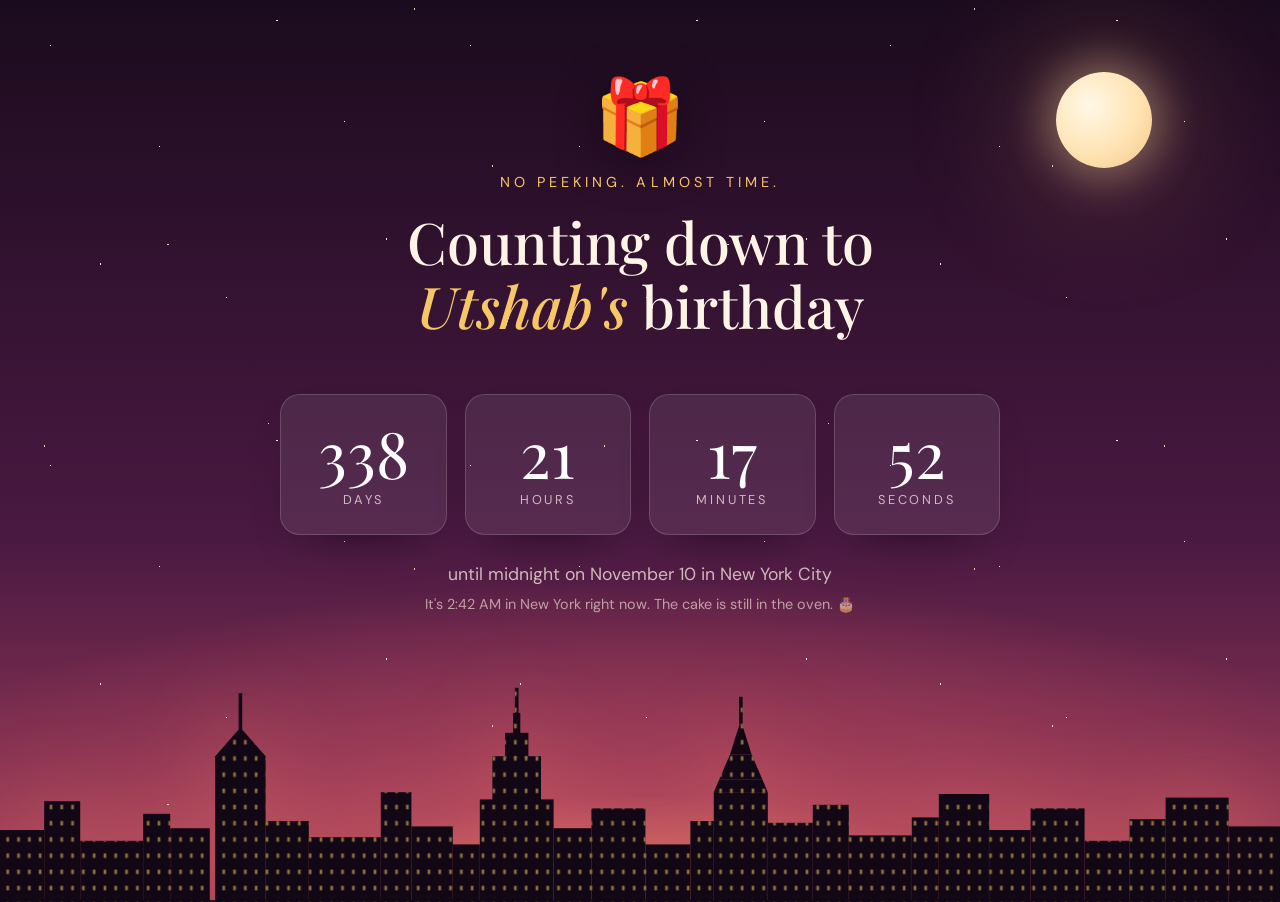
==== fun-websites/utshab-birthday/index.html @ 6afa568e "Move the birthday site into fun-websites/utshab-birthday Co-authored-by: samihakhan678 <samihakhan67" ====
<!doctype html>
<html lang="en">
<head>
  <meta charset="utf-8" />
  <meta name="viewport" content="width=device-width, initial-scale=1" />
  <title>Happy Birthday, Utshab!</title>
  <meta name="description" content="A little birthday surprise, counting down to midnight in New York." />
  <meta name="theme-color" content="#1b0b1e" />
  <link rel="preconnect" href="https://fonts.googleapis.com" />
  <link rel="preconnect" href="https://fonts.gstatic.com" crossorigin />
  <link
    href="https://fonts.googleapis.com/css2?family=Playfair+Display:ital,wght@0,500;0,700;1,500&family=DM+Sans:ital,wght@0,400;0,500;0,700;1,400&display=swap"
    rel="stylesheet"
  />
  <link rel="stylesheet" href="styles.css" />
</head>
<body>
  <div class="sky" aria-hidden="true">
    <div class="stars stars-a"></div>
    <div class="stars stars-b"></div>
    <div class="moon"></div>
  </div>

  <canvas id="confetti" aria-hidden="true"></canvas>
  <div id="balloons" aria-hidden="true"></div>

  <main id="app">
    <section class="hero" id="hero">
      <!-- ============ COUNTDOWN VIEW ============ -->
      <div id="countdown-view" class="view" hidden>
        <div class="mascot wiggle" aria-hidden="true">🎁</div>
        <p class="eyebrow">No peeking. Almost time.</p>
        <h1 class="title">
          Counting down to <span class="accent" id="countdown-name">your</span> birthday
        </h1>
        <div class="timer" role="timer" aria-label="Time until midnight on November 10 in New York">
          <div class="unit"><span class="num" id="days">00</span><span class="label">days</span></div>
          <div class="unit"><span class="num" id="hours">00</span><span class="label">hours</span></div>
          <div class="unit"><span class="num" id="minutes">00</span><span class="label">minutes</span></div>
          <div class="unit"><span class="num" id="seconds">00</span><span class="label">seconds</span></div>
        </div>
        <p class="sub">until midnight on <span id="countdown-date">November 10</span> in New York City</p>
        <p class="ny-clock">It's <span id="ny-time">—</span> in New York right now. The cake is still in the oven. 🎂</p>
      </div>

      <!-- ============ CELEBRATION VIEW ============ -->
      <div id="celebration-view" class="view" hidden>
        <div class="party-crew" aria-hidden="true">
          <span>🎈</span><span>🎂</span><span>🥳</span><span>🗽</span><span>🍕</span>
        </div>
        <p class="eyebrow" id="celebration-eyebrow">November 10 &middot; New York City</p>
        <h1 class="title big" id="headline">Happy Birthday, love!</h1>
        <div class="message" id="message"></div>
        <div class="photos" id="photos" hidden></div>
        <p class="signoff" id="signoff"></p>
        <a class="scroll-cue" href="#cake-section">there's cake below <span aria-hidden="true">↓</span></a>
      </div>

      <div class="skyline" aria-hidden="true">
        <svg viewBox="0 0 1440 240" preserveAspectRatio="xMidYMax slice" xmlns="http://www.w3.org/2000/svg">
          <defs>
            <pattern id="win" width="12" height="18" patternUnits="userSpaceOnUse">
              <rect x="4" y="6" width="3" height="5" fill="#f6c667" />
            </pattern>
            <g id="city">
              <rect x="0" y="160" width="58" height="80" />
              <rect x="58" y="128" width="40" height="112" />
              <rect x="98" y="172" width="70" height="68" />
              <rect x="168" y="142" width="30" height="98" />
              <rect x="198" y="158" width="44" height="82" />
              <!-- One World Trade Center -->
              <polygon points="248,240 248,78 276,46 304,78 304,240" />
              <rect x="274" y="8" width="4" height="40" />
              <rect x="304" y="150" width="48" height="90" />
              <rect x="352" y="168" width="80" height="72" />
              <rect x="432" y="118" width="34" height="122" />
              <rect x="466" y="156" width="46" height="84" />
              <rect x="512" y="176" width="30" height="64" />
              <!-- Empire State Building -->
              <rect x="542" y="126" width="82" height="114" />
              <rect x="556" y="78" width="54" height="50" />
              <rect x="570" y="52" width="26" height="28" />
              <rect x="579" y="30" width="8" height="24" />
              <rect x="581" y="2" width="4" height="30" />
              <rect x="624" y="158" width="42" height="82" />
              <rect x="666" y="136" width="60" height="104" />
              <rect x="726" y="176" width="50" height="64" />
              <rect x="776" y="150" width="26" height="90" />
              <!-- Chrysler Building -->
              <rect x="802" y="118" width="60" height="122" />
              <polygon points="802,118 808,104 856,104 862,118" />
              <polygon points="808,104 814,90 850,90 856,104" />
              <polygon points="814,90 820,76 844,76 850,90" />
              <polygon points="820,76 832,38 844,76" />
              <rect x="830" y="12" width="4" height="30" />
              <rect x="862" y="152" width="50" height="88" />
              <rect x="912" y="132" width="40" height="108" />
              <rect x="952" y="166" width="70" height="74" />
              <rect x="1022" y="146" width="30" height="94" />
              <rect x="1052" y="120" width="56" height="120" />
              <rect x="1108" y="160" width="46" height="80" />
              <rect x="1154" y="136" width="60" height="104" />
              <rect x="1214" y="172" width="50" height="68" />
              <rect x="1264" y="148" width="40" height="92" />
              <rect x="1304" y="124" width="70" height="116" />
              <rect x="1374" y="156" width="66" height="84" />
            </g>
          </defs>
          <use href="#city" fill="#120714" />
          <use href="#city" fill="url(#win)" opacity="0.55" />
        </svg>
      </div>
    </section>

    <!-- ============ CELEBRATION EXTRAS (only shown on the birthday) ============ -->
    <div id="extras" hidden>
      <section class="block" id="cake-section">
        <p class="eyebrow">Step one</p>
        <h2 class="title h2">Make a wish</h2>
        <p class="lede">Tap the candles to blow them out. Yes, through the screen. I believe in you.</p>

        <div class="cake-stage">
          <button class="cake" id="cake" type="button" aria-label="Blow out the candles">
            <div class="candles" id="candles"></div>
            <div class="tier tier-top"><div class="drip"></div></div>
            <div class="tier tier-mid"><div class="drip"></div></div>
            <div class="tier tier-bottom"><div class="drip"></div></div>
            <div class="plate"></div>
          </button>
        </div>

        <p class="cake-caption" id="cake-caption" aria-live="polite">The candles are lit. Go on.</p>
        <button class="btn ghost" id="relight" type="button" hidden>Relight the candles</button>
      </section>

      <section class="block" id="reasons-section">
        <p class="eyebrow">Step two</p>
        <h2 class="title h2">A few reasons I love you</h2>
        <p class="lede">Tap a card. Some are sweet. Some are facts.</p>
        <div class="reasons" id="reasons"></div>
      </section>

      <section class="block" id="fun-section">
        <p class="eyebrow">Step three</p>
        <h2 class="title h2">Birthday services</h2>

        <div class="fun-grid">
          <div class="fun-card">
            <div class="fun-emoji" aria-hidden="true">🤗</div>
            <h3>Hug dispenser</h3>
            <p>Unlimited supply. No refunds, you can't give them back.</p>
            <button class="btn primary" id="hug-btn" type="button">Press for a hug</button>
            <p class="fun-note" id="hug-count"></p>
          </div>

          <div class="fun-card" id="quiz-card">
            <div class="fun-emoji" aria-hidden="true">🧐</div>
            <h3>Quick quiz</h3>
            <p id="quiz-question">Am I the best girlfriend in New York City?</p>
            <div class="quiz-buttons" id="quiz-buttons">
              <button class="btn primary" id="yes-btn" type="button">Yes</button>
              <button class="btn ghost dodger" id="no-btn" type="button">No</button>
            </div>
            <p class="fun-note" id="quiz-note"></p>
          </div>
        </div>
      </section>

      <footer class="footer">
        <p>Made with love, hot chocolate, and an unreasonable amount of confetti. 🗽</p>
      </footer>
    </div>
  </main>

  <!-- Sealed letter shown before the celebration -->
  <div class="letter-overlay" id="letter-overlay" hidden>
    <button class="envelope" id="envelope" type="button" aria-label="Open the letter">
      <div class="envelope-back"></div>
      <div class="letter" id="letter">
        <p class="letter-to" id="letter-to">Dear you,</p>
        <div class="letter-body" id="letter-body"></div>
        <p class="letter-from" id="letter-from"></p>
      </div>
      <div class="envelope-front"></div>
      <div class="envelope-flap"></div>
      <div class="seal" aria-hidden="true">♥</div>
    </button>
    <p class="letter-hint" id="letter-hint">You've got mail. Tap to open.</p>
  </div>

  <div class="hug-overlay" id="hug-overlay" aria-hidden="true">
    <div class="hug-emoji">🤗</div>
    <p class="hug-text" id="hug-text">Hug delivered.</p>
  </div>

  <script src="script.js"></script>
</body>
</html>
---- fun-websites/utshab-birthday/styles.css ----
:root {
  --bg-top: #1b0b1e;
  --bg-mid: #4a1942;
  --bg-horizon: #a7405a;
  --glow: #ff8c6b;
  --rose: #ff7a8a;
  --peach: #ffb38a;
  --gold: #f6c667;
  --cream: #fff4e6;
  --ink: #2a1230;
  --muted: rgba(255, 244, 230, 0.72);
  --card: rgba(255, 255, 255, 0.08);
  --card-border: rgba(255, 255, 255, 0.16);
  --font-display: "Playfair Display", Georgia, "Times New Roman", serif;
  --font-body: "DM Sans", system-ui, -apple-system, "Segoe UI", sans-serif;
  --ease: cubic-bezier(0.2, 0.7, 0.2, 1);
}

* {
  box-sizing: border-box;
}

html {
  scroll-behavior: smooth;
}

html,
body {
  margin: 0;
  min-height: 100%;
}

body {
  font-family: var(--font-body);
  color: var(--cream);
  background: var(--bg-top);
  overflow-x: hidden;
  -webkit-font-smoothing: antialiased;
  text-rendering: optimizeLegibility;
}

button {
  font: inherit;
  color: inherit;
}

/* ---------- sky ---------- */

.sky {
  position: fixed;
  inset: 0;
  z-index: 0;
  background:
    radial-gradient(120% 70% at 50% 108%, var(--glow) 0%, var(--bg-horizon) 28%, transparent 62%),
    linear-gradient(180deg, var(--bg-top) 0%, var(--bg-mid) 60%, var(--bg-horizon) 100%);
  overflow: hidden;
}

.stars {
  position: absolute;
  inset: -50% 0 0 0;
  background-repeat: repeat;
  opacity: 0.9;
  animation: twinkle 6s ease-in-out infinite alternate;
}

.stars-a {
  background-image:
    radial-gradient(1.2px 1.2px at 12% 18%, #fff 60%, transparent 61%),
    radial-gradient(1px 1px at 38% 42%, #fff 60%, transparent 61%),
    radial-gradient(1.5px 1.5px at 66% 12%, #fff 60%, transparent 61%),
    radial-gradient(1px 1px at 82% 36%, #fff 60%, transparent 61%),
    radial-gradient(1.2px 1.2px at 24% 70%, #fff 60%, transparent 61%),
    radial-gradient(1px 1px at 54% 78%, #fff 60%, transparent 61%),
    radial-gradient(1.4px 1.4px at 92% 64%, #fff 60%, transparent 61%);
  background-size: 420px 420px;
}

.stars-b {
  background-image:
    radial-gradient(1px 1px at 8% 60%, #ffe9c4 60%, transparent 61%),
    radial-gradient(1.3px 1.3px at 30% 24%, #ffe9c4 60%, transparent 61%),
    radial-gradient(1px 1px at 48% 56%, #ffe9c4 60%, transparent 61%),
    radial-gradient(1.2px 1.2px at 74% 82%, #ffe9c4 60%, transparent 61%),
    radial-gradient(1px 1px at 88% 10%, #ffe9c4 60%, transparent 61%);
  background-size: 560px 560px;
  animation-delay: -3s;
  animation-duration: 8s;
}

@keyframes twinkle {
  from { opacity: 0.45; }
  to { opacity: 1; }
}

.moon {
  position: absolute;
  top: clamp(40px, 8vh, 90px);
  right: clamp(24px, 10vw, 160px);
  width: clamp(56px, 8vw, 96px);
  aspect-ratio: 1;
  border-radius: 50%;
  background: radial-gradient(circle at 35% 35%, #fff8e7 0%, #ffe3b3 55%, #f3c784 100%);
  box-shadow:
    0 0 40px 12px rgba(255, 220, 160, 0.35),
    0 0 120px 40px rgba(255, 170, 120, 0.18);
}

/* ---------- layers ---------- */

#confetti {
  position: fixed;
  inset: 0;
  z-index: 6;
  width: 100%;
  height: 100%;
  pointer-events: none;
}

#balloons {
  position: fixed;
  inset: 0;
  z-index: 1;
  pointer-events: none;
  overflow: hidden;
}

.balloon {
  position: absolute;
  bottom: -160px;
  width: var(--size, 54px);
  height: calc(var(--size, 54px) * 1.2);
  border-radius: 50% 50% 50% 50% / 45% 45% 55% 55%;
  background:
    radial-gradient(circle at 32% 28%, rgba(255, 255, 255, 0.55) 0%, rgba(255, 255, 255, 0) 38%),
    var(--color, var(--rose));
  box-shadow: inset -6px -8px 16px rgba(0, 0, 0, 0.18);
  opacity: 0.9;
  animation: float var(--duration, 18s) linear infinite;
  animation-delay: var(--delay, 0s);
  will-change: transform;
}

.balloon::before {
  content: "";
  position: absolute;
  left: 50%;
  bottom: -7px;
  width: 10px;
  height: 10px;
  transform: translateX(-50%) rotate(45deg);
  background: var(--color, var(--rose));
  filter: brightness(0.9);
}

.balloon::after {
  content: "";
  position: absolute;
  left: 50%;
  top: 100%;
  width: 1.5px;
  height: 90px;
  background: rgba(255, 255, 255, 0.45);
  transform-origin: top center;
  animation: string 3s ease-in-out infinite alternate;
}

@keyframes float {
  0% { transform: translate3d(0, 0, 0) rotate(-3deg); }
  25% { transform: translate3d(var(--drift, 30px), -30vh, 0) rotate(3deg); }
  50% { transform: translate3d(calc(var(--drift, 30px) * -0.6), -60vh, 0) rotate(-2deg); }
  75% { transform: translate3d(var(--drift, 30px), -90vh, 0) rotate(3deg); }
  100% { transform: translate3d(0, -130vh, 0) rotate(-3deg); }
}

@keyframes string {
  from { transform: translateX(-50%) rotate(-6deg); }
  to { transform: translateX(-50%) rotate(6deg); }
}

/* ---------- hero ---------- */

#app {
  position: relative;
  z-index: 3;
}

.hero {
  position: relative;
  min-height: 100svh;
  display: grid;
  grid-template-columns: minmax(0, 1fr);
  place-items: center;
  padding: clamp(24px, 6vw, 64px) clamp(16px, 5vw, 48px) clamp(200px, 30vh, 300px);
}

.view {
  width: min(880px, 100%);
  min-width: 0;
  text-align: center;
  animation: rise 1.1s var(--ease) both;
}

.view[hidden] {
  display: none;
}

@keyframes rise {
  from {
    opacity: 0;
    transform: translateY(26px);
  }
  to {
    opacity: 1;
    transform: translateY(0);
  }
}

.eyebrow {
  margin: 0 0 18px;
  font-size: clamp(0.78rem, 1.4vw, 0.9rem);
  letter-spacing: 0.28em;
  text-transform: uppercase;
  color: var(--gold);
  animation: rise 1s 0.1s both;
}

.title {
  margin: 0;
  font-family: var(--font-display);
  font-weight: 500;
  font-size: clamp(2rem, 5.6vw, 3.6rem);
  line-height: 1.12;
  text-wrap: balance;
  animation: rise 1s 0.2s both;
}

.title.h2 {
  font-size: clamp(1.8rem, 4.6vw, 2.8rem);
}

.title.big {
  font-weight: 700;
  font-size: clamp(2.8rem, 9vw, 6.4rem);
  line-height: 1.02;
  background: linear-gradient(100deg, #fff4e6 0%, var(--gold) 35%, var(--peach) 65%, var(--rose) 100%);
  background-size: 200% 100%;
  -webkit-background-clip: text;
  background-clip: text;
  color: transparent;
  filter: drop-shadow(0 6px 30px rgba(255, 122, 138, 0.28));
  animation: rise 1.1s 0.2s both, shimmer 7s linear 1.3s infinite;
}

@keyframes shimmer {
  from { background-position: 0% 50%; }
  to { background-position: 200% 50%; }
}

.accent {
  font-style: italic;
  color: var(--gold);
}

.mascot {
  font-size: clamp(3rem, 8vw, 4.6rem);
  line-height: 1;
  margin-bottom: 18px;
  display: inline-block;
  filter: drop-shadow(0 10px 24px rgba(0, 0, 0, 0.35));
}

.wiggle {
  animation: wiggle 2.6s ease-in-out infinite;
  transform-origin: 50% 90%;
}

@keyframes wiggle {
  0%, 100% { transform: rotate(0deg); }
  10% { transform: rotate(-8deg); }
  20% { transform: rotate(8deg); }
  30% { transform: rotate(-5deg); }
  40% { transform: rotate(5deg); }
  50% { transform: rotate(0deg); }
}

.party-crew {
  display: flex;
  justify-content: center;
  gap: clamp(8px, 2vw, 18px);
  margin-bottom: 18px;
  font-size: clamp(1.8rem, 5vw, 2.8rem);
  line-height: 1;
  animation: rise 1s 0.05s both;
}

.party-crew span {
  display: inline-block;
  animation: bob 2.4s ease-in-out infinite;
  filter: drop-shadow(0 8px 18px rgba(0, 0, 0, 0.35));
}

.party-crew span:nth-child(2) { animation-delay: 0.2s; }
.party-crew span:nth-child(3) { animation-delay: 0.4s; }
.party-crew span:nth-child(4) { animation-delay: 0.6s; }
.party-crew span:nth-child(5) { animation-delay: 0.8s; }

@keyframes bob {
  0%, 100% { transform: translateY(0) rotate(-4deg); }
  50% { transform: translateY(-10px) rotate(4deg); }
}

/* countdown */

.timer {
  display: grid;
  grid-template-columns: repeat(4, minmax(0, 1fr));
  gap: clamp(8px, 2vw, 18px);
  margin: clamp(32px, 6vw, 56px) auto 0;
  max-width: 720px;
  animation: rise 1s 0.35s both;
}

.unit {
  padding: clamp(14px, 3vw, 26px) clamp(6px, 2vw, 14px);
  border-radius: 20px;
  background: var(--card);
  border: 1px solid var(--card-border);
  backdrop-filter: blur(14px);
  -webkit-backdrop-filter: blur(14px);
  box-shadow: 0 20px 50px -30px rgba(0, 0, 0, 0.7);
  display: flex;
  flex-direction: column;
  gap: 6px;
}

.num {
  font-family: var(--font-display);
  font-size: clamp(2rem, 7vw, 4rem);
  font-variant-numeric: tabular-nums;
  line-height: 1;
  color: #fff;
}

.label {
  font-size: clamp(0.66rem, 1.4vw, 0.8rem);
  letter-spacing: 0.22em;
  text-transform: uppercase;
  color: var(--muted);
}

.sub {
  margin: 28px 0 0;
  font-size: clamp(0.95rem, 1.8vw, 1.1rem);
  color: var(--muted);
  animation: rise 1s 0.45s both;
}

.ny-clock {
  margin: 10px 0 0;
  font-size: 0.9rem;
  color: rgba(255, 244, 230, 0.6);
  font-variant-numeric: tabular-nums;
  animation: rise 1s 0.55s both;
}

/* celebration hero */

.message {
  margin: clamp(22px, 4vw, 36px) auto 0;
  max-width: 640px;
  font-family: var(--font-display);
  font-style: italic;
  font-size: clamp(1.5rem, 3.4vw, 2.2rem);
  line-height: 1.45;
  color: var(--cream);
  animation: rise 1s 0.45s both;
}

.message p {
  margin: 0 0 0.8em;
}

.message p:last-child {
  margin-bottom: 0;
}

.signoff {
  margin: clamp(18px, 3vw, 28px) 0 0;
  font-size: clamp(0.95rem, 1.8vw, 1.1rem);
  letter-spacing: 0.08em;
  color: var(--gold);
  animation: rise 1s 0.65s both;
}

.signoff:empty {
  display: none;
}

.photos {
  position: relative;
  width: min(420px, 100%);
  margin: clamp(26px, 4vw, 40px) auto 0;
  animation: rise 1s 0.55s both;
}

.photos[hidden] {
  display: none;
}

.carousel-track {
  display: flex;
  overflow-x: auto;
  scroll-snap-type: x mandatory;
  scrollbar-width: none;
  -webkit-overflow-scrolling: touch;
  overscroll-behavior-x: contain;
  padding: 14px 0 22px;
}

.carousel-track::-webkit-scrollbar {
  display: none;
}

.slide {
  flex: 0 0 100%;
  min-width: 0;
  display: flex;
  justify-content: center;
  scroll-snap-align: center;
  scroll-snap-stop: always;
}

.polaroid {
  margin: 0;
  width: clamp(220px, 60vw, 300px);
  padding: 10px 10px 36px;
  background: #fffaf3;
  border-radius: 6px;
  box-shadow: 0 24px 50px -22px rgba(0, 0, 0, 0.75);
  transform: rotate(var(--tilt, -2deg));
  transition: transform 0.4s var(--ease);
  user-select: none;
  -webkit-user-select: none;
}

.polaroid:hover {
  transform: rotate(0deg) scale(1.02);
}

.polaroid img {
  display: block;
  width: 100%;
  aspect-ratio: 4 / 5;
  object-fit: cover;
  object-position: 50% 40%;
  border-radius: 2px;
  background: #e9dccd;
  pointer-events: none;
}

.polaroid figcaption {
  margin-top: 12px;
  margin-bottom: -20px;
  font-family: var(--font-display);
  font-style: italic;
  font-size: clamp(1rem, 1.8vw, 1.15rem);
  color: var(--ink);
  text-align: center;
}

.carousel-arrow {
  position: absolute;
  top: 50%;
  transform: translateY(-60%);
  width: 42px;
  height: 42px;
  border-radius: 50%;
  border: 1px solid var(--card-border);
  background: var(--card);
  backdrop-filter: blur(10px);
  -webkit-backdrop-filter: blur(10px);
  color: var(--cream);
  font-size: 1.8rem;
  line-height: 1;
  cursor: pointer;
  display: grid;
  place-items: center;
  padding: 0 0 4px;
  transition: background 0.25s;
}

.carousel-arrow:hover {
  background: rgba(255, 255, 255, 0.18);
}

.carousel-arrow.prev {
  left: -8px;
}

.carousel-arrow.next {
  right: -8px;
}

.carousel-dots {
  display: flex;
  justify-content: center;
  gap: 8px;
  margin-top: -6px;
}

.dot {
  width: 8px;
  height: 8px;
  padding: 0;
  border: 0;
  border-radius: 50%;
  background: rgba(255, 244, 230, 0.35);
  cursor: pointer;
  transition: transform 0.3s var(--ease), background 0.3s;
}

.dot.active {
  background: var(--gold);
  transform: scale(1.35);
}

@media (hover: none) and (pointer: coarse) {
  .carousel-arrow {
    display: none;
  }
}

.scroll-cue {
  display: inline-block;
  margin-top: clamp(30px, 5vw, 48px);
  padding: 10px 18px;
  border-radius: 999px;
  border: 1px solid var(--card-border);
  background: var(--card);
  color: var(--muted);
  text-decoration: none;
  font-size: 0.9rem;
  letter-spacing: 0.04em;
  animation: rise 1s 0.8s both;
  transition: background 0.3s, color 0.3s;
}

.scroll-cue:hover {
  background: rgba(255, 255, 255, 0.14);
  color: var(--cream);
}

.scroll-cue span {
  display: inline-block;
  animation: nudge 1.6s ease-in-out infinite;
}

@keyframes nudge {
  0%, 100% { transform: translateY(0); }
  50% { transform: translateY(4px); }
}

/* ---------- skyline ---------- */

.skyline {
  position: absolute;
  left: 0;
  right: 0;
  bottom: -2px;
  height: clamp(140px, 24vh, 240px);
  pointer-events: none;
}

.skyline svg {
  width: 100%;
  height: 100%;
  display: block;
  filter: drop-shadow(0 -10px 40px rgba(255, 140, 107, 0.25));
}

/* ---------- extras ---------- */

#extras {
  position: relative;
  background: linear-gradient(180deg, #120714 0%, #1b0b1e 30%, #2a1230 100%);
}

#extras[hidden] {
  display: none;
}

.block {
  width: min(960px, 100%);
  margin: 0 auto;
  padding: clamp(64px, 10vw, 120px) clamp(16px, 5vw, 48px);
  text-align: center;
}

.block + .block {
  border-top: 1px solid rgba(255, 255, 255, 0.06);
}

.lede {
  margin: 16px auto 0;
  max-width: 540px;
  color: var(--muted);
  font-size: clamp(1rem, 1.9vw, 1.15rem);
  line-height: 1.55;
}

.btn {
  display: inline-flex;
  align-items: center;
  justify-content: center;
  gap: 8px;
  padding: 14px 26px;
  border-radius: 999px;
  border: 1px solid transparent;
  font-weight: 500;
  letter-spacing: 0.02em;
  cursor: pointer;
  transition: transform 0.25s var(--ease), box-shadow 0.25s, background 0.25s;
}

.btn:active {
  transform: scale(0.97);
}

.btn.primary {
  background: linear-gradient(120deg, var(--rose), var(--peach));
  color: var(--ink);
  box-shadow: 0 14px 34px -14px rgba(255, 122, 138, 0.8);
}

.btn.primary:hover {
  transform: translateY(-2px);
  box-shadow: 0 20px 40px -14px rgba(255, 122, 138, 0.9);
}

.btn.ghost {
  background: var(--card);
  border-color: var(--card-border);
  color: var(--cream);
}

.btn.ghost:hover {
  background: rgba(255, 255, 255, 0.14);
}

.btn.grow {
  transform: scale(1.12);
}

/* cake */

.cake-stage {
  display: flex;
  justify-content: center;
  margin-top: clamp(40px, 6vw, 64px);
}

.cake {
  position: relative;
  width: min(320px, 82vw);
  aspect-ratio: 320 / 300;
  padding: 0;
  border: 0;
  background: none;
  cursor: pointer;
  -webkit-tap-highlight-color: transparent;
  transition: transform 0.4s var(--ease);
}

.cake:hover {
  transform: translateY(-4px);
}

.cake:focus-visible {
  outline: 2px solid var(--gold);
  outline-offset: 12px;
  border-radius: 24px;
}

.tier {
  position: absolute;
  left: 50%;
  transform: translateX(-50%);
  border-radius: 14px 14px 10px 10px;
  box-shadow: inset 0 -14px 0 rgba(0, 0, 0, 0.12);
}

.tier::before {
  content: "";
  position: absolute;
  inset: 0 0 auto 0;
  height: 46%;
  border-radius: 14px 14px 0 0;
  background: inherit;
  filter: brightness(1.08);
}

.tier-bottom {
  bottom: 9%;
  width: 92%;
  height: 26%;
  background: #f4a3b5;
}

.tier-mid {
  bottom: 33%;
  width: 72%;
  height: 24%;
  background: #ffd1a8;
}

.tier-top {
  bottom: 55%;
  width: 52%;
  height: 20%;
  background: #f2b7d3;
}

.drip {
  position: absolute;
  left: 0;
  right: 0;
  top: -5px;
  height: 36%;
  background: #fff6ec;
  border-radius: 14px 14px 0 0;
}

.drip::after {
  content: "";
  position: absolute;
  left: 4px;
  right: 4px;
  top: 100%;
  height: 16px;
  background: radial-gradient(circle at 50% 0, #fff6ec 0 9px, transparent 10px) 0 0 / 26px 16px repeat-x;
}

.tier-mid .drip::after {
  background-size: 22px 16px;
}

.tier-top .drip::after {
  background-size: 18px 14px;
}

.plate {
  position: absolute;
  left: 50%;
  bottom: 0;
  transform: translateX(-50%);
  width: 100%;
  height: 11%;
  border-radius: 50%;
  background: radial-gradient(ellipse at 50% 35%, #fff8ee 0%, #e9d6c7 60%, #cdb6a4 100%);
  box-shadow: 0 24px 40px -18px rgba(0, 0, 0, 0.7);
}

.candles {
  position: absolute;
  left: 50%;
  bottom: 73%;
  transform: translateX(-50%);
  display: flex;
  gap: 12%;
  width: 46%;
  justify-content: center;
}

.candle {
  position: relative;
  width: 10px;
  height: 44px;
  border-radius: 4px;
  background: repeating-linear-gradient(
    -45deg,
    #fff 0 6px,
    var(--rose) 6px 12px
  );
  box-shadow: inset -2px 0 0 rgba(0, 0, 0, 0.12);
}

.candle:nth-child(odd) {
  background: repeating-linear-gradient(-45deg, #fff 0 6px, #7fd1c9 6px 12px);
}

.candle::after {
  content: "";
  position: absolute;
  top: -6px;
  left: 50%;
  width: 2px;
  height: 7px;
  background: #3b2a2a;
  transform: translateX(-50%);
}

.flame {
  position: absolute;
  bottom: calc(100% + 5px);
  left: 50%;
  width: 14px;
  height: 22px;
  transform: translateX(-50%);
  transform-origin: 50% 100%;
  border-radius: 50% 50% 50% 50% / 60% 60% 40% 40%;
  background: radial-gradient(circle at 50% 80%, #fff7c2 0%, #ffcd4d 45%, #ff7a3d 80%, transparent 82%);
  box-shadow: 0 0 18px 6px rgba(255, 190, 90, 0.45);
  animation: flicker 0.6s ease-in-out infinite alternate;
  animation-delay: calc(var(--i, 0) * -0.17s);
  transition: opacity 0.3s, transform 0.3s;
}

@keyframes flicker {
  from { transform: translateX(-50%) scale(1, 1) rotate(-3deg); }
  to { transform: translateX(-50%) scale(0.9, 1.12) rotate(3deg); }
}

.smoke {
  position: absolute;
  bottom: calc(100% + 8px);
  left: 50%;
  width: 8px;
  height: 8px;
  border-radius: 50%;
  background: rgba(255, 255, 255, 0.55);
  transform: translateX(-50%);
  opacity: 0;
  filter: blur(2px);
}

.cake.out .flame {
  opacity: 0;
  transform: translateX(-50%) scale(0.2, 0.1);
}

.cake.out .smoke {
  animation: smoke 1.8s ease-out forwards;
  animation-delay: calc(var(--i, 0) * 0.08s);
}

@keyframes smoke {
  0% { opacity: 0.8; transform: translate(-50%, 0) scale(1); }
  100% { opacity: 0; transform: translate(-30%, -70px) scale(3); }
}

.cake-caption {
  margin: 28px 0 0;
  font-family: var(--font-display);
  font-style: italic;
  font-size: clamp(1.1rem, 2.4vw, 1.4rem);
  color: var(--cream);
  min-height: 1.6em;
}

#relight {
  margin-top: 18px;
}

/* reasons */

.reasons {
  display: grid;
  grid-template-columns: repeat(auto-fit, minmax(200px, 1fr));
  gap: clamp(14px, 2.4vw, 22px);
  margin-top: clamp(36px, 6vw, 56px);
  text-align: left;
}

.reason {
  position: relative;
  min-height: 150px;
  padding: 0;
  border: 0;
  background: none;
  cursor: pointer;
  perspective: 900px;
  transform: rotate(var(--tilt, 0deg));
  -webkit-tap-highlight-color: transparent;
}

.reason:focus-visible {
  outline: 2px solid var(--gold);
  outline-offset: 6px;
  border-radius: 18px;
}

.reason-front,
.reason-back {
  position: absolute;
  inset: 0;
  display: flex;
  flex-direction: column;
  align-items: center;
  justify-content: center;
  gap: 10px;
  padding: 22px;
  border-radius: 18px;
  backface-visibility: hidden;
  -webkit-backface-visibility: hidden;
  transition: transform 0.7s var(--ease);
}

.reason-front {
  background:
    linear-gradient(145deg, rgba(255, 255, 255, 0.12), rgba(255, 255, 255, 0.04)),
    var(--card);
  border: 1px dashed rgba(255, 244, 230, 0.35);
  color: var(--muted);
}

.reason-sticker {
  font-size: 2.2rem;
  line-height: 1;
}

.reason-num {
  font-size: 0.78rem;
  letter-spacing: 0.24em;
  text-transform: uppercase;
}

.reason-back {
  background: linear-gradient(145deg, #fff8ee, #ffe3d1);
  color: var(--ink);
  font-family: var(--font-display);
  font-style: italic;
  font-size: clamp(1.02rem, 1.8vw, 1.2rem);
  line-height: 1.4;
  text-align: center;
  transform: rotateY(180deg);
  box-shadow: 0 24px 50px -26px rgba(0, 0, 0, 0.8);
}

.reason.has-photo {
  min-height: 240px;
}

.reason.has-photo .reason-back {
  padding: 10px 10px 12px;
  gap: 8px;
  justify-content: flex-start;
}

.reason.has-photo .reason-back img {
  display: block;
  width: 100%;
  flex: 1 1 auto;
  min-height: 0;
  object-fit: cover;
  object-position: 50% 30%;
  border-radius: 10px;
  background: #e9dccd;
}

.reason-caption {
  flex: 0 0 auto;
  font-size: clamp(1rem, 1.8vw, 1.15rem);
}

.reason.open .reason-front {
  transform: rotateY(180deg);
}

.reason.open .reason-back {
  transform: rotateY(360deg);
}

.reason:hover .reason-front {
  border-color: var(--gold);
}

/* fun cards */

.fun-grid {
  display: grid;
  grid-template-columns: repeat(auto-fit, minmax(260px, 1fr));
  gap: clamp(16px, 3vw, 28px);
  margin-top: clamp(36px, 6vw, 56px);
}

.fun-card {
  position: relative;
  padding: clamp(26px, 4vw, 38px) clamp(20px, 3vw, 30px);
  border-radius: 24px;
  background: var(--card);
  border: 1px solid var(--card-border);
  backdrop-filter: blur(14px);
  -webkit-backdrop-filter: blur(14px);
  min-height: 300px;
  overflow: hidden;
}

.fun-card h3 {
  margin: 12px 0 8px;
  font-family: var(--font-display);
  font-weight: 500;
  font-size: 1.5rem;
}

.fun-card p {
  margin: 0 0 20px;
  color: var(--muted);
  line-height: 1.5;
}

.fun-emoji {
  font-size: 2.6rem;
  line-height: 1;
}

.fun-note {
  margin: 16px 0 0 !important;
  min-height: 1.4em;
  color: var(--gold) !important;
  font-size: 0.95rem;
}

.quiz-buttons {
  display: flex;
  justify-content: center;
  gap: 12px;
  min-height: 52px;
}

.quiz-buttons[hidden] {
  display: none;
}

.dodger {
  transition: left 0.25s var(--ease), top 0.25s var(--ease), transform 0.25s var(--ease);
}

.dodger.dodging {
  position: absolute;
  z-index: 2;
}

/* letter */

.letter-overlay {
  position: fixed;
  inset: 0;
  z-index: 7;
  display: grid;
  place-content: center;
  gap: 28px;
  text-align: center;
  padding: 24px;
  transition: opacity 0.7s var(--ease), transform 0.7s var(--ease);
}

.letter-overlay[hidden] {
  display: none;
}

.letter-overlay.away {
  opacity: 0;
  transform: scale(1.04);
  pointer-events: none;
}

.envelope {
  --w: min(360px, 88vw);
  --h: calc(var(--w) * 0.66);
  position: relative;
  width: var(--w);
  height: var(--h);
  margin: 0 auto;
  padding: 0;
  border: 0;
  background: none;
  cursor: pointer;
  -webkit-tap-highlight-color: transparent;
  perspective: 1200px;
  animation: hover 3s ease-in-out infinite;
}

.envelope:focus-visible {
  outline: 2px solid var(--gold);
  outline-offset: 16px;
  border-radius: 12px;
}

@keyframes hover {
  0%, 100% { transform: translateY(0) rotate(-1deg); }
  50% { transform: translateY(-8px) rotate(1deg); }
}

.envelope.open {
  animation: none;
}

.envelope-back,
.envelope-front {
  position: absolute;
  inset: 0;
  border-radius: 10px;
}

.envelope-back {
  background: #e8b4b8;
  box-shadow: 0 30px 60px -24px rgba(0, 0, 0, 0.8);
}

.envelope-front {
  z-index: 3;
  background:
    linear-gradient(135deg, transparent 49.5%, #f6c9cc 50%) 0 0 / 50% 100% no-repeat,
    linear-gradient(225deg, transparent 49.5%, #f6c9cc 50%) 100% 0 / 50% 100% no-repeat,
    linear-gradient(0deg, #f1bfc3 0%, #f1bfc3 100%);
  clip-path: polygon(0 0, 50% 52%, 100% 0, 100% 100%, 0 100%);
  box-shadow: inset 0 -2px 0 rgba(0, 0, 0, 0.05);
  pointer-events: none;
}

.envelope-flap {
  position: absolute;
  left: 0;
  right: 0;
  top: 0;
  height: 55%;
  z-index: 4;
  background: linear-gradient(180deg, #f9d3d6 0%, #efb8bc 100%);
  clip-path: polygon(0 0, 100% 0, 50% 100%);
  transform-origin: top center;
  transition: transform 0.9s var(--ease), z-index 0s 0.45s;
  filter: drop-shadow(0 6px 10px rgba(0, 0, 0, 0.12));
}

.envelope.open .envelope-flap {
  transform: rotateX(180deg);
  z-index: 1;
}

.seal {
  position: absolute;
  left: 50%;
  top: 55%;
  z-index: 5;
  width: 52px;
  height: 52px;
  margin: -26px 0 0 -26px;
  border-radius: 50%;
  display: grid;
  place-items: center;
  background: radial-gradient(circle at 35% 30%, #ff9aa6, #c8324a 70%);
  color: #fff4e6;
  font-size: 1.5rem;
  box-shadow: 0 6px 14px rgba(0, 0, 0, 0.3), inset 0 0 0 3px rgba(255, 255, 255, 0.18);
  transition: transform 0.45s var(--ease), opacity 0.45s;
}

.envelope.open .seal {
  transform: scale(0.2) rotate(40deg);
  opacity: 0;
}

.letter {
  position: absolute;
  left: 6%;
  right: 6%;
  bottom: 4%;
  z-index: 2;
  height: 90%;
  padding: 22px 22px 18px;
  border-radius: 8px;
  background: #fffaf3;
  color: var(--ink);
  text-align: left;
  box-shadow: 0 20px 50px -20px rgba(0, 0, 0, 0.6);
  transform: translateY(0);
  transition: transform 1.1s var(--ease) 0.5s, z-index 0s 1s;
  display: flex;
  flex-direction: column;
  justify-content: center;
  gap: 10px;
  overflow: hidden;
}

.envelope.open .letter {
  z-index: 6;
  transform: translateY(calc(-1 * var(--h) * 0.72)) scale(1.18);
}

.letter-to {
  margin: 0;
  font-family: var(--font-display);
  font-style: italic;
  font-size: clamp(1rem, 2.6vw, 1.2rem);
  color: #7a4a5a;
}

.letter-body p {
  margin: 0 0 8px;
  font-family: var(--font-display);
  font-size: clamp(1.15rem, 3.4vw, 1.6rem);
  line-height: 1.3;
}

.letter-body p + p {
  font-size: clamp(0.95rem, 2.4vw, 1.1rem);
  font-style: italic;
  color: #5b3a48;
}

.letter-from {
  margin: 0;
  font-family: var(--font-display);
  font-style: italic;
  font-size: clamp(0.95rem, 2.4vw, 1.1rem);
  text-align: right;
  color: #7a4a5a;
}

.letter-from:empty {
  display: none;
}

.letter-hint {
  margin: 0;
  color: var(--muted);
  letter-spacing: 0.08em;
  font-size: 0.95rem;
  min-height: 1.4em;
  animation: rise 1s 0.6s both;
}

body.reading-letter .skyline {
  opacity: 0.55;
}

/* hug overlay */

.hug-overlay {
  position: fixed;
  inset: 0;
  z-index: 5;
  display: grid;
  place-content: center;
  gap: 18px;
  text-align: center;
  background: rgba(27, 11, 30, 0.72);
  backdrop-filter: blur(6px);
  -webkit-backdrop-filter: blur(6px);
  opacity: 0;
  pointer-events: none;
  transition: opacity 0.35s;
}

.hug-overlay.show {
  opacity: 1;
  pointer-events: auto;
}

.hug-emoji {
  font-size: clamp(6rem, 24vw, 11rem);
  line-height: 1;
  transform: scale(0.4);
  transition: transform 0.5s var(--ease);
  filter: drop-shadow(0 20px 40px rgba(255, 122, 138, 0.45));
}

.hug-overlay.show .hug-emoji {
  transform: scale(1);
  animation: squeeze 0.9s var(--ease) 0.3s;
}

@keyframes squeeze {
  0%, 100% { transform: scale(1); }
  40% { transform: scale(1.18, 0.9); }
  70% { transform: scale(0.96, 1.06); }
}

.hug-text {
  margin: 0;
  font-family: var(--font-display);
  font-style: italic;
  font-size: clamp(1.3rem, 4vw, 2rem);
  color: var(--cream);
}

/* footer */

.footer {
  padding: 40px 20px 56px;
  text-align: center;
  color: rgba(255, 244, 230, 0.5);
  font-size: 0.9rem;
}

.footer p {
  margin: 0;
}

/* ---------- motion preferences ---------- */

@media (prefers-reduced-motion: reduce) {
  html {
    scroll-behavior: auto;
  }
  .stars,
  .balloon,
  .balloon::after,
  .title.big,
  .wiggle,
  .party-crew span,
  .scroll-cue span,
  .flame {
    animation-duration: 0.01ms !important;
    animation-iteration-count: 1 !important;
  }
  .balloon {
    display: none;
  }
}

@media (max-width: 480px) {
  .timer {
    grid-template-columns: repeat(2, minmax(0, 1fr));
  }
  .hero {
    padding-bottom: clamp(160px, 26vh, 220px);
  }
}
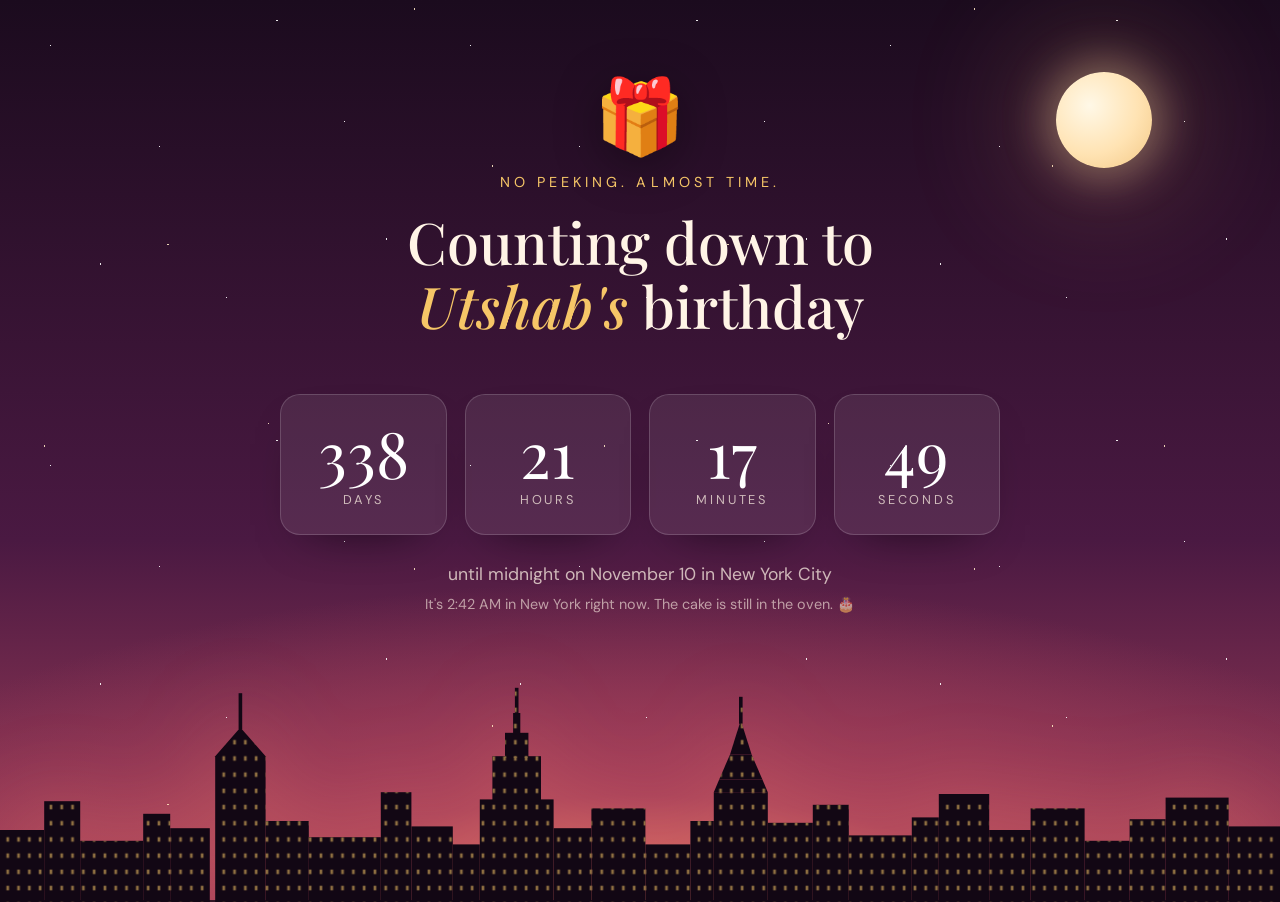
==== commit 5ecf8c1e: "utshab-birthday: cache-bust script and stylesheet Co-authored-by: samihakhan678 <samihakhan678@gmail" ====
--- a/fun-websites/utshab-birthday/index.html
+++ b/fun-websites/utshab-birthday/index.html
@@ -12,7 +12,7 @@
     href="https://fonts.googleapis.com/css2?family=Playfair+Display:ital,wght@0,500;0,700;1,500&family=DM+Sans:ital,wght@0,400;0,500;0,700;1,400&display=swap"
     rel="stylesheet"
   />
-  <link rel="stylesheet" href="styles.css" />
+  <link rel="stylesheet" href="styles.css?v=4" />
 </head>
 <body>
   <div class="sky" aria-hidden="true">
@@ -193,6 +193,6 @@
     <p class="hug-text" id="hug-text">Hug delivered.</p>
   </div>
 
-  <script src="script.js"></script>
+  <script src="script.js?v=4"></script>
 </body>
 </html>
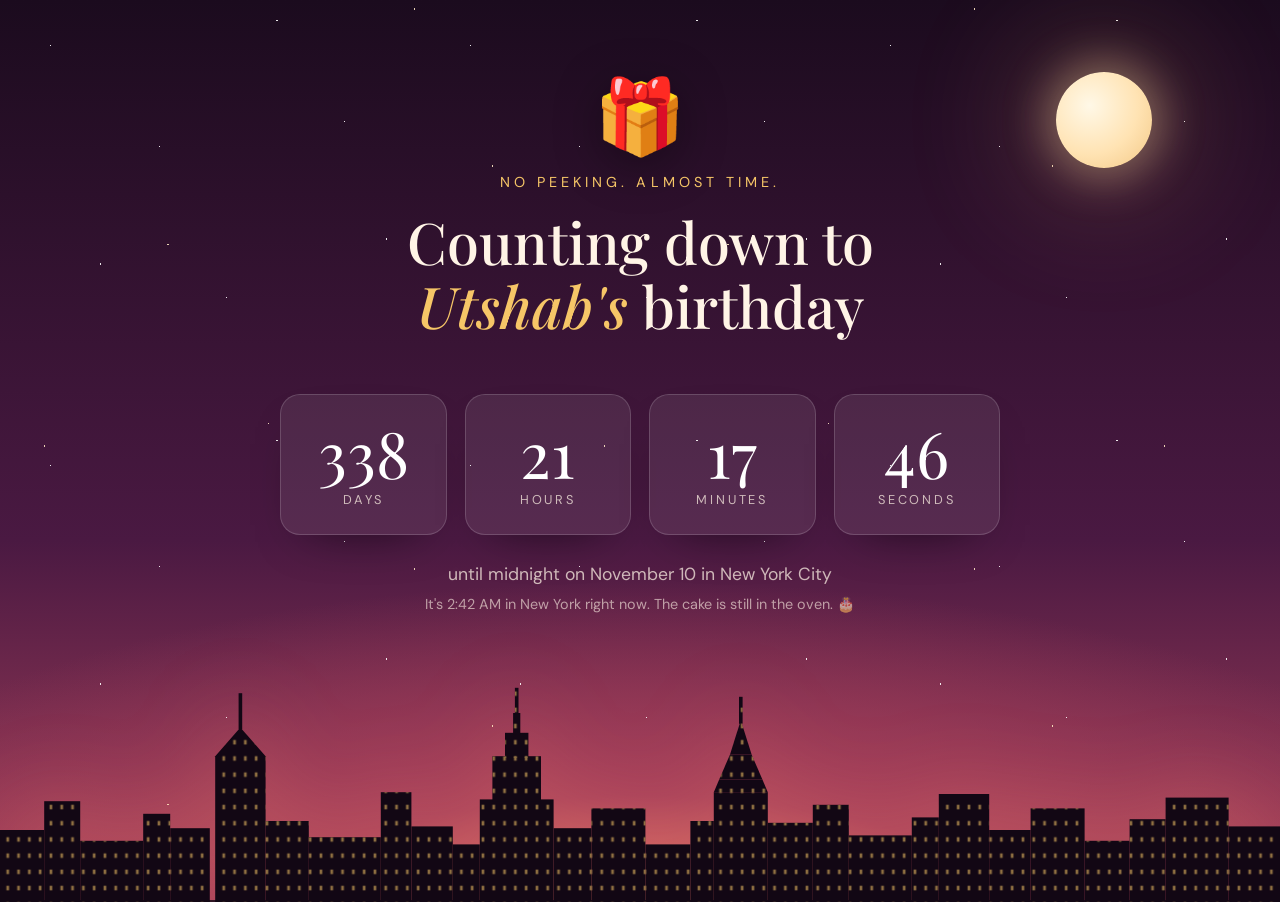
==== commit c6939cba: "utshab-birthday: quiz question wording Co-authored-by: samihakhan678 <samihakhan678@gmail.com>" ====
--- a/fun-websites/utshab-birthday/index.html
+++ b/fun-websites/utshab-birthday/index.html
@@ -12,7 +12,7 @@
     href="https://fonts.googleapis.com/css2?family=Playfair+Display:ital,wght@0,500;0,700;1,500&family=DM+Sans:ital,wght@0,400;0,500;0,700;1,400&display=swap"
     rel="stylesheet"
   />
-  <link rel="stylesheet" href="styles.css?v=4" />
+  <link rel="stylesheet" href="styles.css?v=5" />
 </head>
 <body>
   <div class="sky" aria-hidden="true">
@@ -156,7 +156,7 @@
           <div class="fun-card" id="quiz-card">
             <div class="fun-emoji" aria-hidden="true">🧐</div>
             <h3>Quick quiz</h3>
-            <p id="quiz-question">Am I the best girlfriend in New York City?</p>
+            <p id="quiz-question">Am I the best girlfriend?</p>
             <div class="quiz-buttons" id="quiz-buttons">
               <button class="btn primary" id="yes-btn" type="button">Yes</button>
               <button class="btn ghost dodger" id="no-btn" type="button">No</button>
@@ -193,6 +193,6 @@
     <p class="hug-text" id="hug-text">Hug delivered.</p>
   </div>
 
-  <script src="script.js?v=4"></script>
+  <script src="script.js?v=5"></script>
 </body>
 </html>
